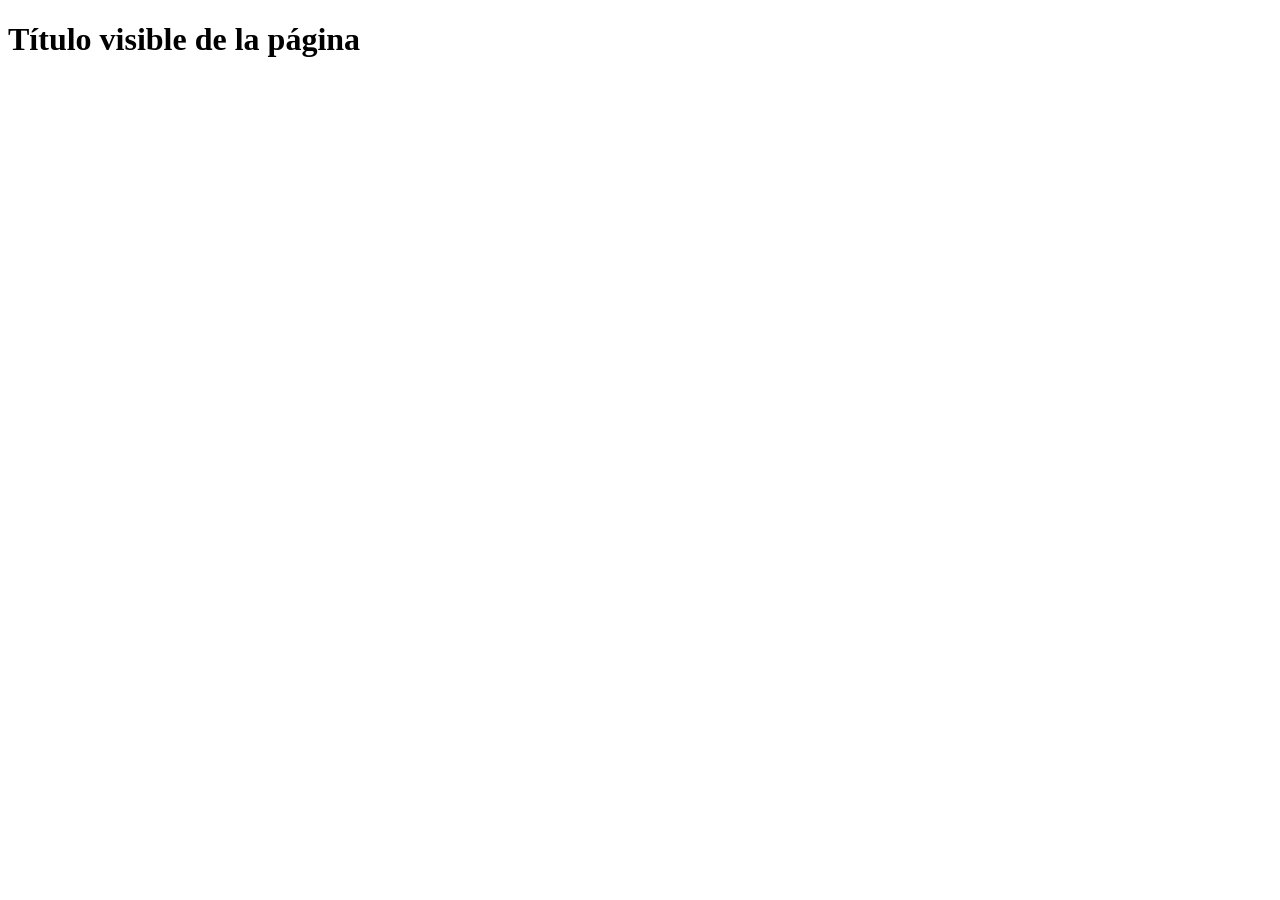
==== index.html @ b335df38 "Initial commit" ====
<!DOCTYPE html>
<html lang="es">
<head>
  <meta charset="UTF-8">
  <meta name="viewport" content="width=device-width, initial-scale=1.0">

  <!-- Cambie el título: es el texto de la pestaña del navegador
       y el que aparece en los resultados de búsqueda. -->
  <title>Título de la página</title>
  <meta name="description" content="Resumen del sitio en una sola línea.">

  <!-- La hoja de estilos se trabaja a partir de la sesión 3. -->
  <link rel="stylesheet" href="css/estilos.css">
</head>
<body>

  <!-- Un solo h1 por página. Aquí va su nombre o el título del sitio. -->
  <h1>Título visible de la página</h1>

  <!-- El contenido de la sesión 1 se escribe a partir de aquí:
       párrafos, encabezados h2, listas, enlaces e imágenes.
       Las imágenes van en la carpeta img y se llaman así:
       <img src="img/perfil.jpg" alt="Descripción de la imagen"> -->

  <!-- El JavaScript se trabaja a partir de la sesión 4. -->
  <script src="js/scripts.js"></script>
</body>
</html>
---- css/estilos.css ----
/* Hoja de estilos del proyecto.
   Se empieza a trabajar en la sesión 3.
   Las reglas se escriben debajo de este comentario. */
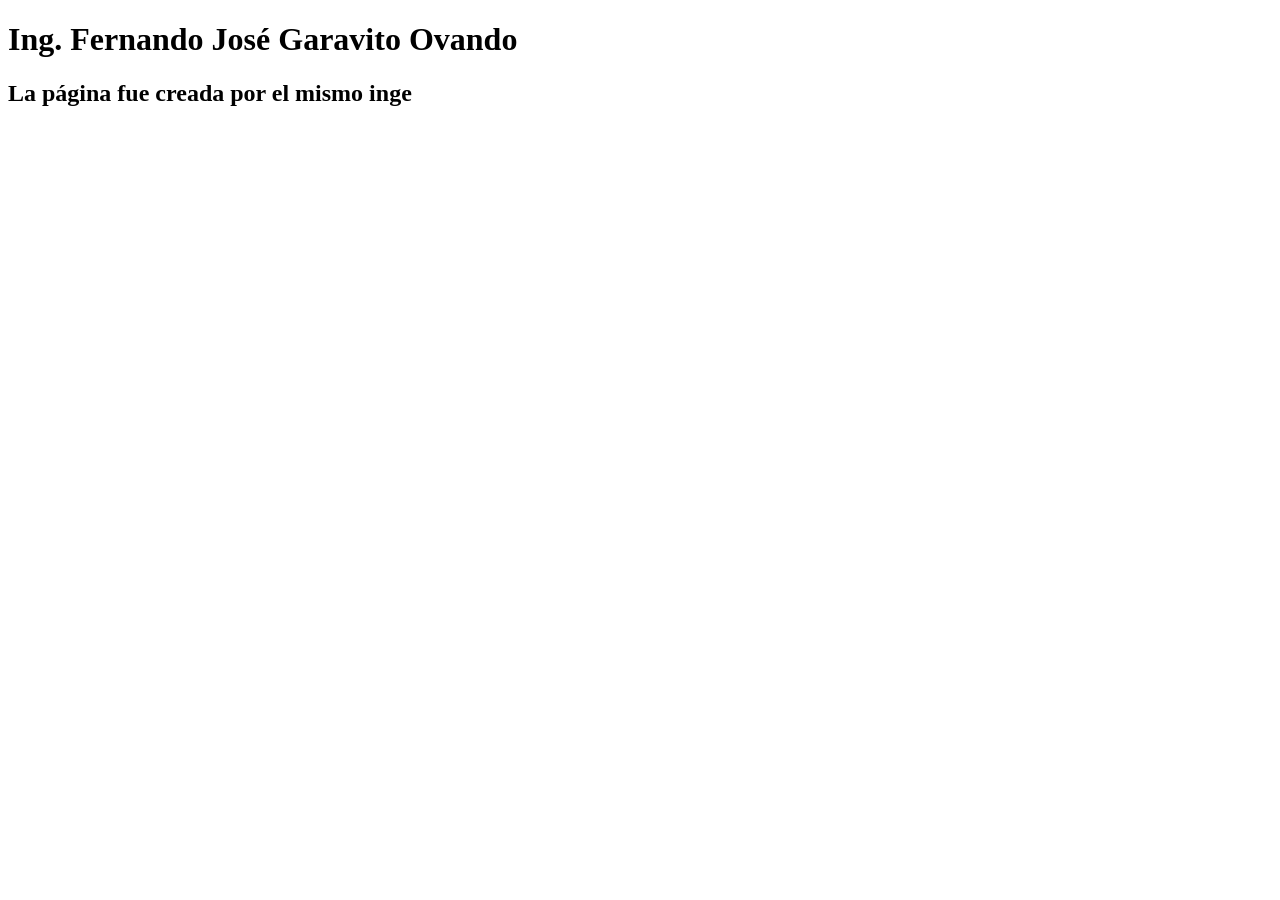
==== commit 36b28ca5: "Primera Versión Se modificaron los textos de la pagina y se le agregó una etiqueta h2" ====
--- a/index.html
+++ b/index.html
@@ -6,7 +6,7 @@
 
   <!-- Cambie el título: es el texto de la pestaña del navegador
        y el que aparece en los resultados de búsqueda. -->
-  <title>Título de la página</title>
+  <title>Curso Web Profesional</title>
   <meta name="description" content="Resumen del sitio en una sola línea.">
 
   <!-- La hoja de estilos se trabaja a partir de la sesión 3. -->
@@ -15,7 +15,8 @@
 <body>
 
   <!-- Un solo h1 por página. Aquí va su nombre o el título del sitio. -->
-  <h1>Título visible de la página</h1>
+  <h1>Ing. Fernando José Garavito Ovando</h1>
+  <h2>La página fue creada por el mismo inge</h2>
 
   <!-- El contenido de la sesión 1 se escribe a partir de aquí:
        párrafos, encabezados h2, listas, enlaces e imágenes.
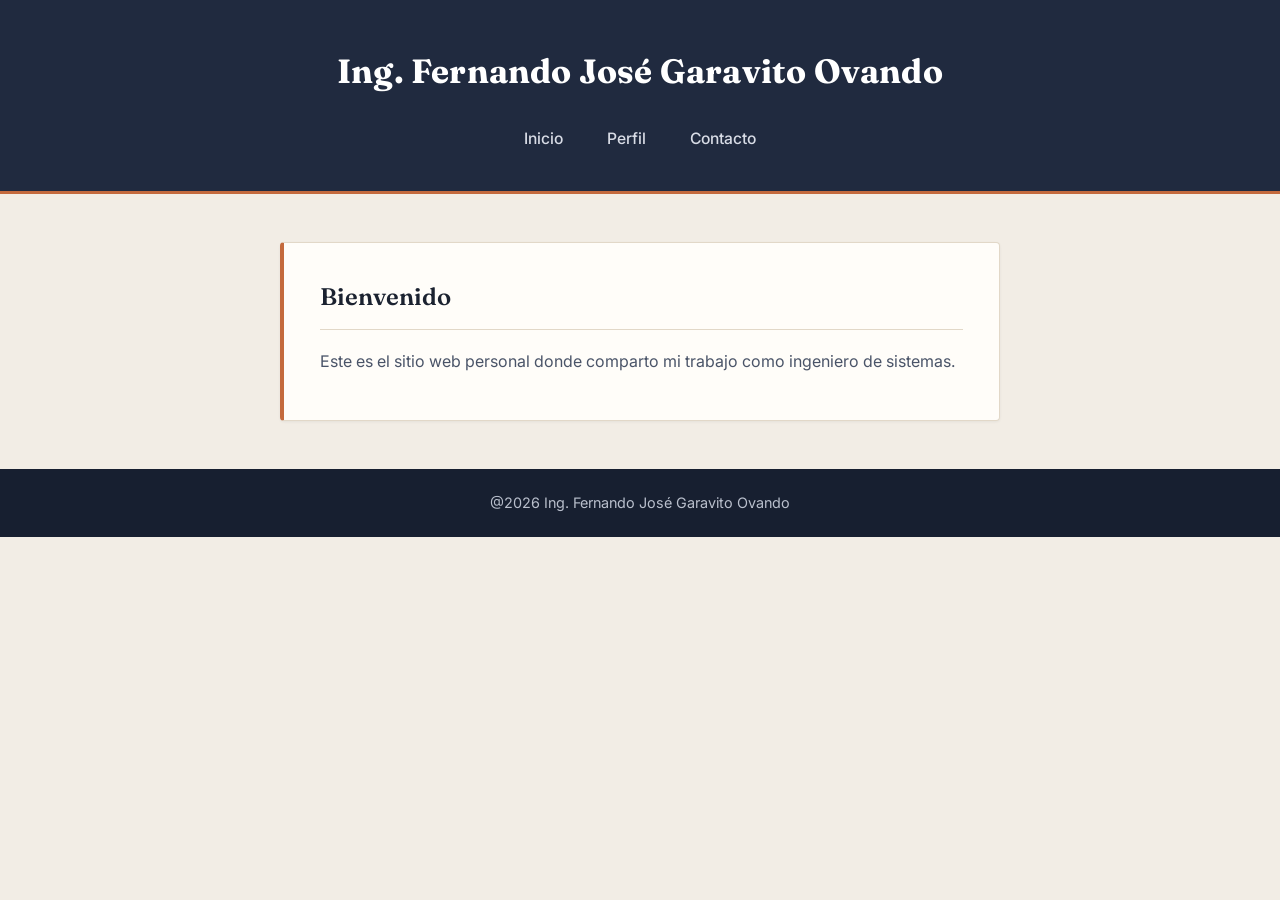
==== commit 2fde2782: "estilos" ====
--- a/index.html
+++ b/index.html
@@ -3,27 +3,28 @@
 <head>
   <meta charset="UTF-8">
   <meta name="viewport" content="width=device-width, initial-scale=1.0">
-
-  <!-- Cambie el título: es el texto de la pestaña del navegador
-       y el que aparece en los resultados de búsqueda. -->
   <title>Curso Web Profesional</title>
   <meta name="description" content="Resumen del sitio en una sola línea.">
-
-  <!-- La hoja de estilos se trabaja a partir de la sesión 3. -->
   <link rel="stylesheet" href="css/estilos.css">
 </head>
 <body>
-
-  <!-- Un solo h1 por página. Aquí va su nombre o el título del sitio. -->
-  <h1>Ing. Fernando José Garavito Ovando</h1>
-  <h2>La página fue creada por el mismo inge</h2>
-
-  <!-- El contenido de la sesión 1 se escribe a partir de aquí:
-       párrafos, encabezados h2, listas, enlaces e imágenes.
-       Las imágenes van en la carpeta img y se llaman así:
-       <img src="img/perfil.jpg" alt="Descripción de la imagen"> -->
-
-  <!-- El JavaScript se trabaja a partir de la sesión 4. -->
+  <header>
+    <h1>Ing. Fernando José Garavito Ovando</h1>
+    <nav>
+      <a href="index.html">Inicio</a>
+      <a href="perfil.html">Perfil</a>
+      <a href="contacto.html">Contacto</a>
+    </nav>
+  </header>
+  <main>
+    <section>
+      <h2>Bienvenido</h2>
+      <p>Este es el sitio web personal donde comparto mi trabajo como ingeniero de sistemas.</p>
+    </section>
+  </main>
+  <footer>
+    <p>@2026 Ing. Fernando José Garavito Ovando</p>
+  </footer>
   <script src="js/scripts.js"></script>
 </body>
-</html>
+</html>
--- a/css/estilos.css
+++ b/css/estilos.css
@@ -1,3 +1,210 @@
-/* Hoja de estilos del proyecto.
-   Se empieza a trabajar en la sesión 3.
-   Las reglas se escriben debajo de este comentario. */
+/* =====================================================
+   Sitio personal — Ing. Fernando José Garavito Ovando
+   Paleta: pizarra/índigo + cobre, tipografía Fraunces + Inter
+   ===================================================== */
+
+@import url('https://fonts.googleapis.com/css2?family=Fraunces:opsz,wght@9..144,500;9..144,600;9..144,700&family=Inter:wght@400;500;600&display=swap');
+
+:root {
+  --tinta:        #1b2230;
+  --tinta-suave:  #4a5468;
+  --pizarra:      #202a3f;
+  --pizarra-osc:  #171f30;
+  --cobre:        #c46a3d;
+  --cobre-osc:    #a8552d;
+  --fondo:        #f2ede5;
+  --superficie:   #fffdf9;
+  --borde:        #e2d8c8;
+}
+
+* {
+  margin: 0;
+  padding: 0;
+  box-sizing: border-box;
+}
+
+body {
+  font-family: "Inter", "Segoe UI", sans-serif;
+  background-color: var(--fondo);
+  color: var(--tinta);
+  line-height: 1.65;
+}
+
+h1, h2, h3 {
+  font-family: "Fraunces", "Georgia", serif;
+  font-weight: 600;
+  color: var(--tinta);
+}
+
+/* ===== Header ===== */
+header {
+  background-color: var(--pizarra);
+  color: #f2ede5;
+  padding: 44px 20px 30px;
+  text-align: center;
+  border-bottom: 3px solid var(--cobre);
+}
+
+header h1 {
+  color: #ffffff;
+  font-size: 2.1rem;
+  font-weight: 700;
+  letter-spacing: 0.2px;
+  margin-bottom: 18px;
+}
+
+/* ===== Navegación ===== */
+nav {
+  display: flex;
+  justify-content: center;
+  gap: 6px;
+  flex-wrap: wrap;
+}
+
+nav a {
+  color: #d8dce6;
+  text-decoration: none;
+  font-family: "Inter", sans-serif;
+  font-size: 0.98rem;
+  font-weight: 500;
+  padding: 8px 18px;
+  border-radius: 999px;
+  border: 1px solid transparent;
+  transition: all 0.2s ease;
+}
+
+nav a:hover,
+nav a:focus-visible {
+  color: #ffffff;
+  border-color: var(--cobre);
+  background-color: rgba(196, 106, 61, 0.18);
+}
+
+/* ===== Main / Contenido ===== */
+main {
+  max-width: 760px;
+  margin: 48px auto;
+  padding: 0 20px;
+}
+
+section {
+  background-color: var(--superficie);
+  border: 1px solid var(--borde);
+  border-radius: 4px;
+  border-left: 4px solid var(--cobre);
+  padding: 34px 36px;
+  margin-bottom: 28px;
+  box-shadow: 0 1px 3px rgba(23, 31, 48, 0.06);
+}
+
+section h2 {
+  font-size: 1.5rem;
+  margin-bottom: 18px;
+  padding-bottom: 12px;
+  border-bottom: 1px solid var(--borde);
+}
+
+section p {
+  color: var(--tinta-suave);
+  margin-bottom: 12px;
+  max-width: 65ch;
+}
+
+section ul {
+  color: var(--tinta-suave);
+  margin: 10px 0 10px 22px;
+}
+
+section ul li {
+  margin-bottom: 6px;
+}
+
+/* ===== Formularios ===== */
+form {
+  display: flex;
+  flex-direction: column;
+  gap: 18px;
+  max-width: 440px;
+}
+
+form label {
+  display: block;
+  font-family: "Inter", sans-serif;
+  font-weight: 600;
+  font-size: 0.92rem;
+  color: var(--pizarra);
+  margin-bottom: 6px;
+}
+
+form input,
+form textarea {
+  width: 100%;
+  padding: 11px 13px;
+  border: 1px solid var(--borde);
+  border-radius: 6px;
+  background-color: #fffdf9;
+  font-family: inherit;
+  font-size: 1rem;
+  color: var(--tinta);
+}
+
+form textarea {
+  resize: vertical;
+  min-height: 110px;
+}
+
+form input:focus,
+form textarea:focus {
+  outline: none;
+  border-color: var(--cobre);
+  box-shadow: 0 0 0 3px rgba(196, 106, 61, 0.15);
+}
+
+form input::placeholder,
+form textarea::placeholder {
+  color: #a9a196;
+}
+
+button {
+  align-self: flex-start;
+  background-color: var(--cobre);
+  color: #ffffff;
+  border: none;
+  padding: 12px 26px;
+  border-radius: 6px;
+  font-family: "Inter", sans-serif;
+  font-size: 1rem;
+  font-weight: 600;
+  cursor: pointer;
+  transition: background-color 0.2s ease;
+}
+
+button:hover,
+button:focus-visible {
+  background-color: var(--cobre-osc);
+}
+
+/* ===== Footer ===== */
+footer {
+  background-color: var(--pizarra-osc);
+  color: #b9bfcc;
+  text-align: center;
+  padding: 22px;
+  font-size: 0.9rem;
+}
+
+/* ===== Accesibilidad y responsive ===== */
+a:focus-visible,
+button:focus-visible {
+  outline: 2px solid var(--cobre);
+  outline-offset: 2px;
+}
+
+@media (max-width: 480px) {
+  header h1 { font-size: 1.6rem; }
+  section { padding: 24px 20px; }
+}
+
+@media (prefers-reduced-motion: reduce) {
+  * { transition: none !important; }
+}
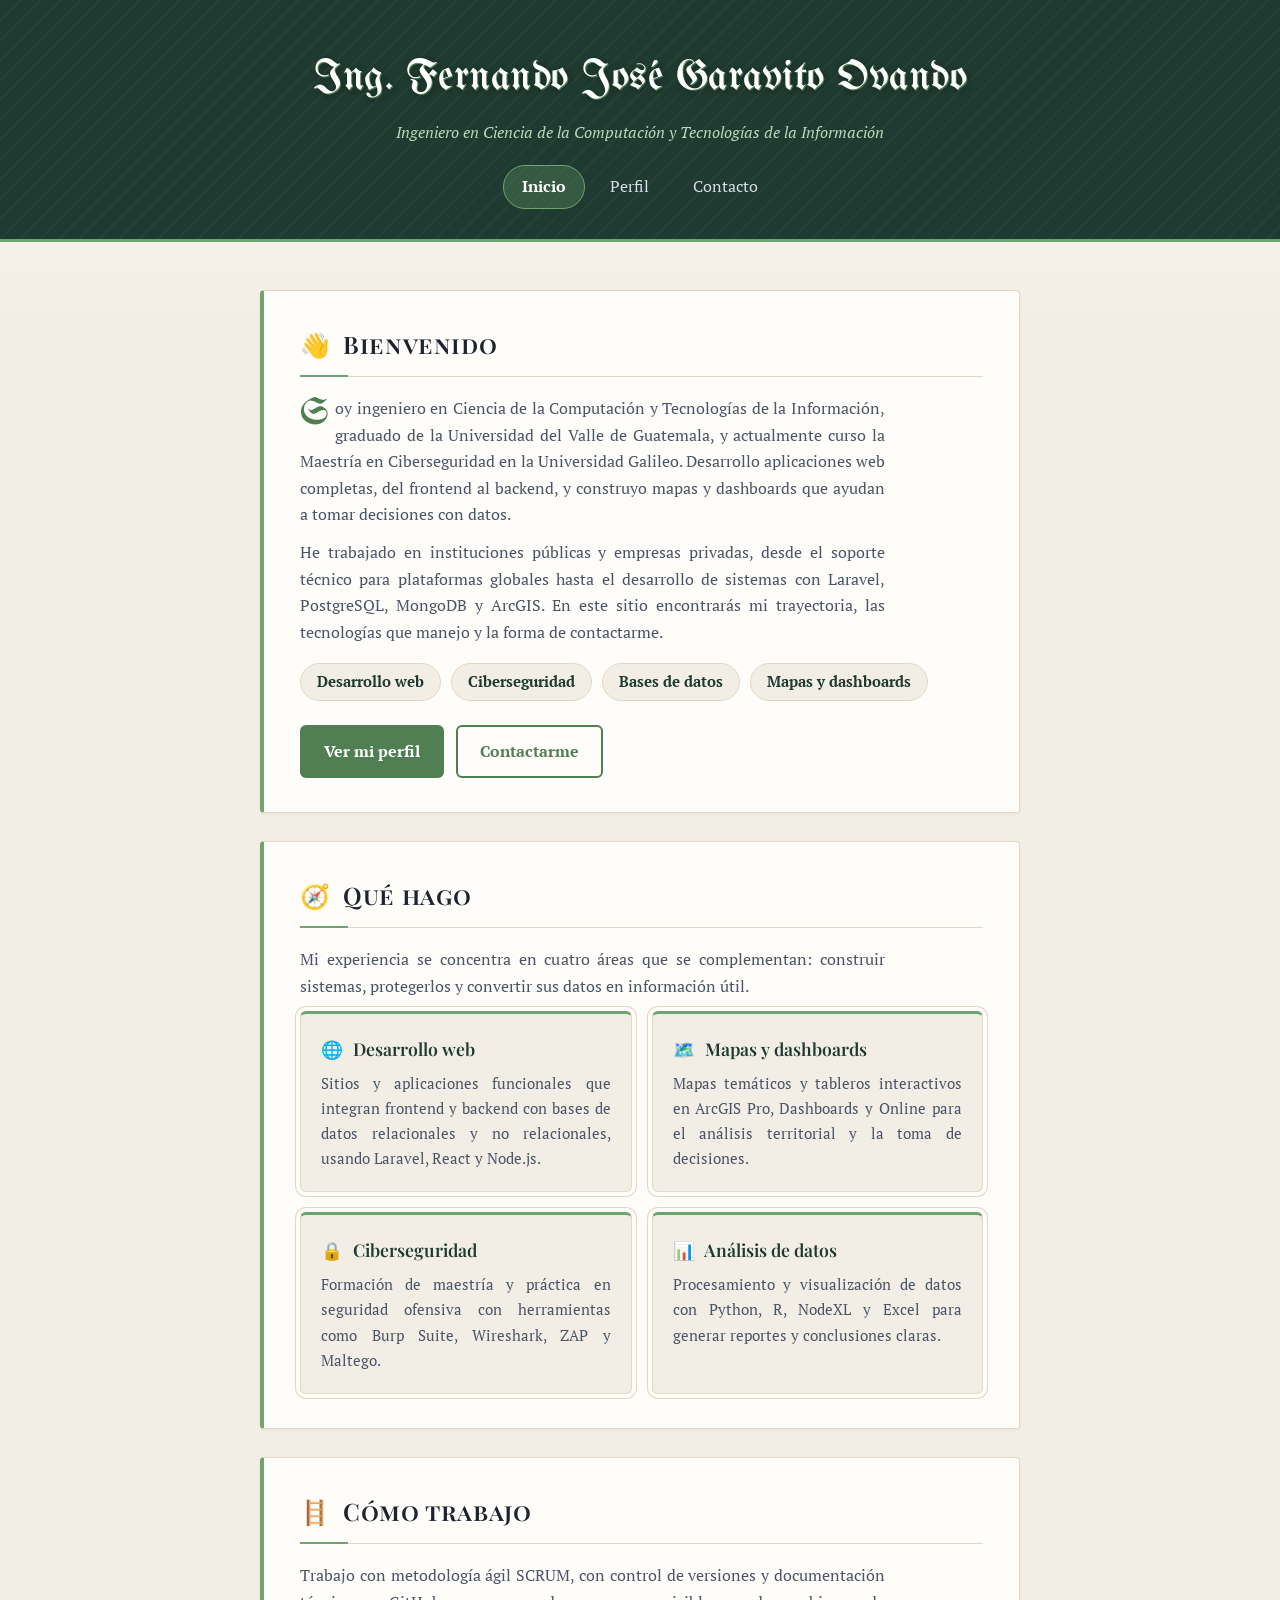
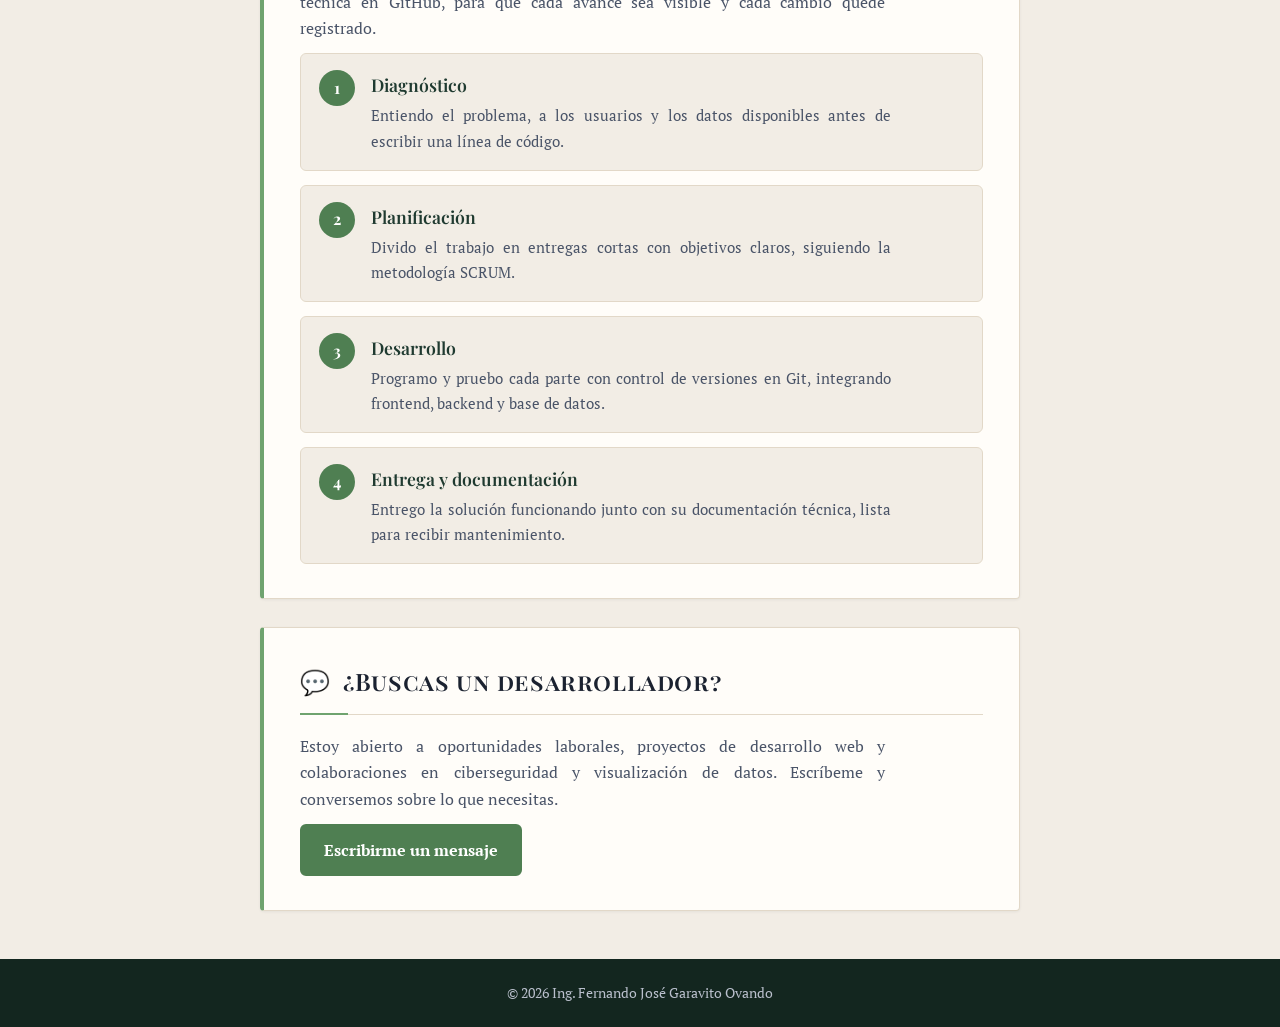
==== commit 03ed875f: "Correo y estilos" ====
--- a/index.html
+++ b/index.html
@@ -3,27 +3,99 @@
 <head>
   <meta charset="UTF-8">
   <meta name="viewport" content="width=device-width, initial-scale=1.0">
-  <title>Curso Web Profesional</title>
-  <meta name="description" content="Resumen del sitio en una sola línea.">
+  <title>Inicio | Fernando Garavito – Ingeniero en Ciencia de la Computación</title>
+  <meta name="description" content="Sitio personal de Fernando José Garavito Ovando, ingeniero en Ciencia de la Computación y TI: desarrollo web full stack, ciberseguridad, bases de datos y dashboards con ArcGIS.">
+  <link rel="preconnect" href="https://fonts.googleapis.com">
+  <link rel="preconnect" href="https://fonts.gstatic.com" crossorigin>
+  <link rel="stylesheet" href="https://fonts.googleapis.com/css2?family=Playfair+Display:wght@500;600;700&family=PT+Serif:wght@400;700&family=UnifrakturMaguntia&display=swap">
   <link rel="stylesheet" href="css/estilos.css">
+  <script>document.documentElement.classList.add('js');</script>
 </head>
 <body>
   <header>
     <h1>Ing. Fernando José Garavito Ovando</h1>
+    <p class="subtitulo">Ingeniero en Ciencia de la Computación y Tecnologías de la Información</p>
     <nav>
-      <a href="index.html">Inicio</a>
+      <a href="index.html" aria-current="page">Inicio</a>
       <a href="perfil.html">Perfil</a>
       <a href="contacto.html">Contacto</a>
     </nav>
   </header>
+
   <main>
     <section>
-      <h2>Bienvenido</h2>
-      <p>Este es el sitio web personal donde comparto mi trabajo como ingeniero de sistemas.</p>
+      <h2><span class="emoji saludo" aria-hidden="true">👋</span> Bienvenido</h2>
+      <p class="intro">Soy ingeniero en Ciencia de la Computación y Tecnologías de la Información, graduado de la Universidad del Valle de Guatemala, y actualmente curso la Maestría en Ciberseguridad en la Universidad Galileo. Desarrollo aplicaciones web completas, del frontend al backend, y construyo mapas y dashboards que ayudan a tomar decisiones con datos.</p>
+      <p>He trabajado en instituciones públicas y empresas privadas, desde el soporte técnico para plataformas globales hasta el desarrollo de sistemas con Laravel, PostgreSQL, MongoDB y ArcGIS. En este sitio encontrarás mi trayectoria, las tecnologías que manejo y la forma de contactarme.</p>
+      <ul class="chips">
+        <li>Desarrollo web</li>
+        <li>Ciberseguridad</li>
+        <li>Bases de datos</li>
+        <li>Mapas y dashboards</li>
+      </ul>
+      <div class="acciones">
+        <a class="boton" href="perfil.html">Ver mi perfil</a>
+        <a class="boton boton-secundario" href="contacto.html">Contactarme</a>
+      </div>
+    </section>
+
+    <section>
+      <h2><span class="emoji" aria-hidden="true">🧭</span> Qué hago</h2>
+      <p>Mi experiencia se concentra en cuatro áreas que se complementan: construir sistemas, protegerlos y convertir sus datos en información útil.</p>
+      <div class="rejilla">
+        <div class="tarjeta">
+          <h3><span class="emoji" aria-hidden="true">🌐</span> Desarrollo web</h3>
+          <p>Sitios y aplicaciones funcionales que integran frontend y backend con bases de datos relacionales y no relacionales, usando Laravel, React y Node.js.</p>
+        </div>
+        <div class="tarjeta">
+          <h3><span class="emoji" aria-hidden="true">🗺️</span> Mapas y dashboards</h3>
+          <p>Mapas temáticos y tableros interactivos en ArcGIS Pro, Dashboards y Online para el análisis territorial y la toma de decisiones.</p>
+        </div>
+        <div class="tarjeta">
+          <h3><span class="emoji" aria-hidden="true">🔒</span> Ciberseguridad</h3>
+          <p>Formación de maestría y práctica en seguridad ofensiva con herramientas como Burp Suite, Wireshark, ZAP y Maltego.</p>
+        </div>
+        <div class="tarjeta">
+          <h3><span class="emoji" aria-hidden="true">📊</span> Análisis de datos</h3>
+          <p>Procesamiento y visualización de datos con Python, R, NodeXL y Excel para generar reportes y conclusiones claras.</p>
+        </div>
+      </div>
+    </section>
+
+    <section>
+      <h2><span class="emoji" aria-hidden="true">🪜</span> Cómo trabajo</h2>
+      <p>Trabajo con metodología ágil SCRUM, con control de versiones y documentación técnica en GitHub, para que cada avance sea visible y cada cambio quede registrado.</p>
+      <ol class="pasos">
+        <li class="paso">
+          <h3>Diagnóstico</h3>
+          <p>Entiendo el problema, a los usuarios y los datos disponibles antes de escribir una línea de código.</p>
+        </li>
+        <li class="paso">
+          <h3>Planificación</h3>
+          <p>Divido el trabajo en entregas cortas con objetivos claros, siguiendo la metodología SCRUM.</p>
+        </li>
+        <li class="paso">
+          <h3>Desarrollo</h3>
+          <p>Programo y pruebo cada parte con control de versiones en Git, integrando frontend, backend y base de datos.</p>
+        </li>
+        <li class="paso">
+          <h3>Entrega y documentación</h3>
+          <p>Entrego la solución funcionando junto con su documentación técnica, lista para recibir mantenimiento.</p>
+        </li>
+      </ol>
+    </section>
+
+    <section>
+      <h2><span class="emoji" aria-hidden="true">💬</span> ¿Buscas un desarrollador?</h2>
+      <p>Estoy abierto a oportunidades laborales, proyectos de desarrollo web y colaboraciones en ciberseguridad y visualización de datos. Escríbeme y conversemos sobre lo que necesitas.</p>
+      <div class="acciones">
+        <a class="boton" href="contacto.html">Escribirme un mensaje</a>
+      </div>
     </section>
   </main>
+
   <footer>
-    <p>@2026 Ing. Fernando José Garavito Ovando</p>
+    <p>&copy; <span id="anio">2026</span> Ing. Fernando José Garavito Ovando</p>
   </footer>
   <script src="js/scripts.js"></script>
 </body>
--- a/css/estilos.css
+++ b/css/estilos.css
@@ -1,20 +1,26 @@
 /* =====================================================
    Sitio personal — Ing. Fernando José Garavito Ovando
-   Paleta: pizarra/índigo + cobre, tipografía Fraunces + Inter
+   Paleta: verde oscuro + verde claro, tipografía Playfair Display + PT Serif
+   (acento gótico UnifrakturMaguntia en el nombre y la letra capital)
+   Las fuentes se cargan con <link> en el <head> de cada página.
+
+   Nota técnica: las animaciones de entrada usan las propiedades
+   "translate" y "scale", y los efectos de hover usan "transform".
+   Así no se pisan entre sí y el hover siempre funciona.
    ===================================================== */
-
-@import url('https://fonts.googleapis.com/css2?family=Fraunces:opsz,wght@9..144,500;9..144,600;9..144,700&family=Inter:wght@400;500;600&display=swap');
 
 :root {
   --tinta:        #1b2230;
   --tinta-suave:  #4a5468;
-  --pizarra:      #202a3f;
-  --pizarra-osc:  #171f30;
-  --cobre:        #c46a3d;
-  --cobre-osc:    #a8552d;
+  --pizarra:      #1f3a30;
+  --pizarra-osc:  #13261f;
+  --cobre:        #6fa36f;
+  --cobre-osc:    #4f7f52;
   --fondo:        #f2ede5;
   --superficie:   #fffdf9;
   --borde:        #e2d8c8;
+  --verde-suave:  #e8f0e4;
+  --sombra-hover: 0 12px 24px rgba(23, 31, 48, 0.14);
 }
 
 * {
@@ -23,22 +29,71 @@
   box-sizing: border-box;
 }
 
+html { scroll-behavior: smooth; }
+
 body {
-  font-family: "Inter", "Segoe UI", sans-serif;
+  font-family: "PT Serif", "Georgia", serif;
   background-color: var(--fondo);
+  background-image: linear-gradient(180deg, var(--superficie) 0%, var(--fondo) 320px);
   color: var(--tinta);
   line-height: 1.65;
 }
 
 h1, h2, h3 {
-  font-family: "Fraunces", "Georgia", serif;
+  font-family: "Playfair Display", "Georgia", serif;
   font-weight: 600;
   color: var(--tinta);
+}
+
+/* ===== Keyframes ===== */
+@keyframes entrar {
+  from { opacity: 0; translate: 0 16px; }
+  to   { opacity: 1; translate: 0 0; }
+}
+
+@keyframes entrar-lado {
+  from { opacity: 0; translate: -18px 0; }
+  to   { opacity: 1; translate: 0 0; }
+}
+
+@keyframes pop {
+  0%   { opacity: 0; scale: 0.6; }
+  100% { opacity: 1; scale: 1; }
+}
+
+@keyframes caer {
+  from { opacity: 0; translate: 0 -24px; letter-spacing: 4px; }
+  to   { opacity: 1; translate: 0 0; letter-spacing: 0.5px; }
+}
+
+@keyframes saludar {
+  0%, 60%, 100% { rotate: 0deg; }
+  10%, 30%      { rotate: 16deg; }
+  20%, 40%      { rotate: -10deg; }
+}
+
+@keyframes rebote {
+  0%, 100% { translate: 0 0; scale: 1; }
+  30%      { translate: 0 -8px; scale: 1.2; }
+  60%      { translate: 0 0; scale: 0.95; }
+}
+
+@keyframes abrir {
+  from { opacity: 0; translate: 0 -8px; }
+  to   { opacity: 1; translate: 0 0; }
 }
 
 /* ===== Header ===== */
 header {
   background-color: var(--pizarra);
+  background-image: repeating-linear-gradient(
+    135deg,
+    rgba(255, 255, 255, 0.03) 0px,
+    rgba(255, 255, 255, 0.03) 2px,
+    transparent 2px,
+    transparent 14px
+  );
+  background-size: 200% 200%;
   color: #f2ede5;
   padding: 44px 20px 30px;
   text-align: center;
@@ -47,10 +102,28 @@
 
 header h1 {
   color: #ffffff;
-  font-size: 2.1rem;
-  font-weight: 700;
-  letter-spacing: 0.2px;
-  margin-bottom: 18px;
+  font-family: "UnifrakturMaguntia", cursive;
+  font-size: 2.6rem;
+  font-weight: 400;
+  letter-spacing: 0.5px;
+  margin-bottom: 6px;
+  text-shadow: 1px 1px 0 var(--cobre-osc), 2px 2px 6px rgba(0, 0, 0, 0.35);
+  animation: caer 0.9s ease both;
+  transition: transform 0.3s ease, text-shadow 0.3s ease;
+}
+
+header h1:hover {
+  transform: scale(1.03);
+  text-shadow: 1px 1px 0 var(--cobre-osc), 0 0 18px rgba(111, 163, 111, 0.6);
+}
+
+/* Subtítulo profesional bajo el nombre */
+.subtitulo {
+  color: #bcd6bc;
+  font-size: 1rem;
+  font-style: italic;
+  margin-bottom: 20px;
+  animation: entrar 0.6s ease 0.25s both;
 }
 
 /* ===== Navegación ===== */
@@ -62,27 +135,62 @@
 }
 
 nav a {
+  position: relative;
   color: #d8dce6;
   text-decoration: none;
-  font-family: "Inter", sans-serif;
   font-size: 0.98rem;
-  font-weight: 500;
   padding: 8px 18px;
   border-radius: 999px;
   border: 1px solid transparent;
-  transition: all 0.2s ease;
+  transition: color 0.2s ease, background-color 0.2s ease, border-color 0.2s ease, transform 0.2s ease;
+  animation: entrar 0.5s ease both;
+}
+nav a:nth-child(1) { animation-delay: 0.35s; }
+nav a:nth-child(2) { animation-delay: 0.5s; }
+nav a:nth-child(3) { animation-delay: 0.65s; }
+
+/* Línea que crece debajo del enlace */
+nav a::after {
+  content: "";
+  position: absolute;
+  left: 50%;
+  right: 50%;
+  bottom: 4px;
+  height: 2px;
+  background-color: var(--cobre);
+  transition: left 0.25s ease, right 0.25s ease;
 }
 
 nav a:hover,
 nav a:focus-visible {
   color: #ffffff;
   border-color: var(--cobre);
-  background-color: rgba(196, 106, 61, 0.18);
-}
-
-/* ===== Main / Contenido ===== */
+  background-color: rgba(111, 163, 111, 0.22);
+  transform: translateY(-3px);
+}
+
+nav a:hover::after,
+nav a:focus-visible::after {
+  left: 18px;
+  right: 18px;
+}
+
+nav a[aria-current="page"] {
+  color: #ffffff;
+  font-weight: 700;
+  background-color: rgba(111, 163, 111, 0.3);
+  border-color: var(--cobre);
+}
+
+/* ===== Evitar que el texto se salga de su caja ===== */
+main, section, .tarjeta, .linea-tiempo li, .faq, .lista li {
+  min-width: 0;
+  overflow-wrap: break-word;   /* solo parte algo si de verdad no cabe (p. ej. un correo muy largo) */
+}
+
+/* ===== Main / Secciones ===== */
 main {
-  max-width: 760px;
+  max-width: 800px;
   margin: 48px auto;
   padding: 0 20px;
 }
@@ -95,49 +203,516 @@
   padding: 34px 36px;
   margin-bottom: 28px;
   box-shadow: 0 1px 3px rgba(23, 31, 48, 0.06);
-}
-
+  transition: opacity 0.7s ease, translate 0.7s ease,
+              transform 0.3s ease, box-shadow 0.3s ease, border-color 0.3s ease;
+}
+
+/* La sección se levanta al pasar el cursor */
+section:hover {
+  transform: translateY(-5px);
+  box-shadow: var(--sombra-hover);
+  border-left-color: var(--cobre-osc);
+}
+
+/* Aparición al hacer scroll (solo con JavaScript) */
+.js main section {
+  opacity: 0;
+  translate: 0 28px;
+}
+.js main section.visible {
+  opacity: 1;
+  translate: 0 0;
+}
+
+/* Título con línea que se llena al pasar el cursor por la sección */
 section h2 {
+  position: relative;
   font-size: 1.5rem;
+  font-variant: small-caps;
+  letter-spacing: 0.6px;
   margin-bottom: 18px;
   padding-bottom: 12px;
   border-bottom: 1px solid var(--borde);
+}
+
+section h2::after {
+  content: "";
+  position: absolute;
+  left: 0;
+  bottom: -1px;
+  width: 48px;
+  height: 2px;
+  background-color: var(--cobre);
+  transition: width 0.45s ease;
+}
+
+section:hover h2::after {
+  width: 100%;
+}
+
+.emoji {
+  display: inline-block;
+  margin-right: 6px;
+  font-variant: normal;
+  transition: transform 0.3s ease;
+}
+
+section:hover h2 .emoji {
+  transform: scale(1.2) rotate(-10deg);
+}
+
+.saludo {
+  transform-origin: 70% 70%;
+  animation: saludar 2.4s ease-in-out 1s 3;
+}
+
+section h3 {
+  font-size: 1.1rem;
+  color: var(--pizarra);
+  margin-bottom: 8px;
 }
 
 section p {
   color: var(--tinta-suave);
   margin-bottom: 12px;
   max-width: 65ch;
-}
-
-section ul {
+  text-align: justify;
+  hyphens: none;          /* nunca cortar palabras al final de la línea */
+  -webkit-hyphens: none;
+  overflow-wrap: break-word;   /* solo actúa si una palabra no cabe en la línea */
+  word-break: normal;
+}
+
+section a {
+  color: var(--cobre-osc);
+  text-underline-offset: 3px;
+  transition: color 0.2s ease;
+}
+
+section a:hover { color: var(--pizarra); }
+
+.intro::first-letter {
+  font-family: "UnifrakturMaguntia", cursive;
+  font-size: 2.4rem;
+  color: var(--cobre-osc);
+  float: left;
+  line-height: 0.8;
+  padding-right: 6px;
+  padding-top: 4px;
+}
+
+/* ===== Chips ===== */
+.chips {
+  list-style: none;
+  display: flex;
+  flex-wrap: wrap;
+  gap: 10px;
+  margin: 18px 0 24px;
+}
+
+.chips li {
+  background-color: var(--fondo);
+  border: 1px solid var(--borde);
+  border-radius: 999px;
+  padding: 6px 16px;
+  color: var(--pizarra);
+  font-weight: 700;
+  font-size: 0.92rem;
+  cursor: default;
+  transition: transform 0.2s ease, border-color 0.2s ease, background-color 0.2s ease, box-shadow 0.2s ease;
+}
+
+.chips li:hover {
+  transform: translateY(-4px) scale(1.05);
+  border-color: var(--cobre);
+  background-color: var(--verde-suave);
+  box-shadow: 0 6px 12px rgba(31, 58, 48, 0.12);
+}
+
+.chips-sm { margin: 12px 0 0; gap: 6px; }
+.chips-sm li { padding: 2px 10px; font-size: 0.78rem; }
+
+.js section > .chips li { opacity: 0; }
+.js section.visible > .chips li { animation: pop 0.45s cubic-bezier(0.34, 1.56, 0.64, 1) forwards; }
+.js section.visible > .chips li:nth-child(1) { animation-delay: 0.3s; }
+.js section.visible > .chips li:nth-child(2) { animation-delay: 0.42s; }
+.js section.visible > .chips li:nth-child(3) { animation-delay: 0.54s; }
+.js section.visible > .chips li:nth-child(4) { animation-delay: 0.66s; }
+
+/* ===== Botones enlace ===== */
+.acciones {
+  display: flex;
+  flex-wrap: wrap;
+  gap: 12px;
+  margin-top: 8px;
+}
+
+.boton {
+  display: inline-block;
+  background-color: var(--cobre-osc);
+  color: #ffffff;
+  text-decoration: none;
+  padding: 11px 22px;
+  border: 2px solid var(--cobre-osc);
+  border-radius: 6px;
+  font-weight: 700;
+  transition: background-color 0.2s ease, border-color 0.2s ease, transform 0.2s ease, box-shadow 0.2s ease;
+}
+
+.boton-secundario {
+  background-color: transparent;
+  color: var(--cobre-osc);
+}
+
+.boton:hover,
+.boton:focus-visible {
+  background-color: var(--pizarra);
+  border-color: var(--pizarra);
+  color: #ffffff;
+  transform: translateY(-3px);
+  box-shadow: 0 8px 16px rgba(31, 58, 48, 0.25);
+}
+
+.boton:active { transform: translateY(0) scale(0.97); }
+
+/* ===== Rejilla de tarjetas ===== */
+.rejilla {
+  display: grid;
+  grid-template-columns: repeat(auto-fit, minmax(240px, 1fr));
+  gap: 20px;
+  margin-top: 8px;
+}
+
+.tarjeta {
+  background-color: var(--fondo);
+  border: 1px solid var(--borde);
+  border-top: 3px solid var(--cobre);
+  border-radius: 6px;
+  padding: 20px;
+  box-shadow: 0 0 0 4px var(--superficie), 0 0 0 5px var(--borde);
+  transition: transform 0.25s ease, box-shadow 0.25s ease, background-color 0.25s ease, border-color 0.25s ease;
+}
+
+.tarjeta:hover {
+  transform: translateY(-8px) rotate(-0.6deg);
+  background-color: var(--superficie);
+  border-top-color: var(--cobre-osc);
+  box-shadow: 0 0 0 4px var(--superficie), 0 0 0 5px var(--cobre), 0 14px 22px rgba(23, 31, 48, 0.16);
+}
+
+.tarjeta:nth-child(even):hover {
+  transform: translateY(-8px) rotate(0.6deg);
+}
+
+.tarjeta:hover .emoji {
+  animation: rebote 0.7s ease;
+}
+
+.tarjeta p {
+  font-size: 0.95rem;
+  margin-bottom: 0;
+}
+
+.js .rejilla > * { opacity: 0; }
+.js section.visible .rejilla > * { animation: entrar 0.5s ease forwards; }
+.js section.visible .rejilla > *:nth-child(1) { animation-delay: 0.15s; }
+.js section.visible .rejilla > *:nth-child(2) { animation-delay: 0.28s; }
+.js section.visible .rejilla > *:nth-child(3) { animation-delay: 0.41s; }
+.js section.visible .rejilla > *:nth-child(4) { animation-delay: 0.54s; }
+.js section.visible .rejilla > *:nth-child(5) { animation-delay: 0.67s; }
+.js section.visible .rejilla > *:nth-child(6) { animation-delay: 0.8s; }
+
+/* ===== Pasos (Cómo trabajo) ===== */
+.pasos {
+  list-style: none;
+  counter-reset: paso;
+  display: grid;
+  gap: 14px;
+  margin-top: 8px;
+}
+
+.paso {
+  counter-increment: paso;
+  position: relative;
+  background-color: var(--fondo);
+  border: 1px solid var(--borde);
+  border-radius: 6px;
+  padding: 16px 18px 16px 70px;
+  transition: transform 0.25s ease, box-shadow 0.25s ease, border-color 0.25s ease, background-color 0.25s ease;
+}
+
+.paso::before {
+  content: counter(paso);
+  position: absolute;
+  left: 18px;
+  top: 16px;
+  width: 36px;
+  height: 36px;
+  border-radius: 50%;
+  display: grid;
+  place-items: center;
+  background-color: var(--cobre-osc);
+  color: #ffffff;
+  font-family: "Playfair Display", serif;
+  font-weight: 700;
+  transition: transform 0.3s ease, background-color 0.3s ease;
+}
+
+.paso:hover {
+  transform: translateY(-4px) translateX(4px);
+  background-color: var(--superficie);
+  border-color: var(--cobre);
+  box-shadow: var(--sombra-hover);
+}
+
+.paso:hover::before {
+  transform: rotate(360deg) scale(1.1);
+  background-color: var(--pizarra);
+}
+
+.paso h3 { margin-bottom: 4px; }
+.paso p { margin-bottom: 0; font-size: 0.95rem; }
+
+.js .pasos .paso { opacity: 0; }
+.js section.visible .pasos .paso { animation: entrar-lado 0.5s ease forwards; }
+.js section.visible .pasos .paso:nth-child(1) { animation-delay: 0.15s; }
+.js section.visible .pasos .paso:nth-child(2) { animation-delay: 0.3s; }
+.js section.visible .pasos .paso:nth-child(3) { animation-delay: 0.45s; }
+.js section.visible .pasos .paso:nth-child(4) { animation-delay: 0.6s; }
+
+/* ===== Línea de tiempo (experiencia) ===== */
+.linea-tiempo {
+  list-style: none;
+  position: relative;
+  margin: 8px 0 0 8px;
+  padding-left: 26px;
+  border-left: 2px solid var(--borde);
+}
+
+.linea-tiempo li {
+  position: relative;
+  padding: 14px 18px;
+  margin-bottom: 14px;
+  border: 1px solid transparent;
+  border-radius: 6px;
+  transition: transform 0.25s ease, box-shadow 0.25s ease, background-color 0.25s ease, border-color 0.25s ease;
+}
+
+/* Punto sobre la línea */
+.linea-tiempo li::before {
+  content: "";
+  position: absolute;
+  left: -34px;
+  top: 20px;
+  width: 12px;
+  height: 12px;
+  border-radius: 50%;
+  background-color: var(--superficie);
+  border: 3px solid var(--cobre);
+  transition: transform 0.25s ease, background-color 0.25s ease;
+}
+
+.linea-tiempo li:hover {
+  transform: translateY(-4px) translateX(4px);
+  background-color: var(--fondo);
+  border-color: var(--borde);
+  box-shadow: var(--sombra-hover);
+}
+
+.linea-tiempo li:hover::before {
+  transform: scale(1.4);
+  background-color: var(--cobre-osc);
+}
+
+.linea-tiempo h3 { margin-bottom: 2px; }
+.linea-tiempo p { margin-bottom: 4px; font-size: 0.95rem; }
+.linea-tiempo .meta { color: var(--cobre-osc); font-size: 0.9rem; text-align: left; }
+.linea-tiempo .meta strong { color: var(--pizarra); }
+
+.js section > .linea-tiempo li { opacity: 0; }
+.js section.visible > .linea-tiempo li { animation: entrar-lado 0.5s ease forwards; }
+.js section.visible > .linea-tiempo li:nth-child(1) { animation-delay: 0.2s; }
+.js section.visible > .linea-tiempo li:nth-child(2) { animation-delay: 0.35s; }
+.js section.visible > .linea-tiempo li:nth-child(3) { animation-delay: 0.5s; }
+
+/* Lista sencilla dentro de tarjetas */
+.lista-simple {
+  list-style: none;
   color: var(--tinta-suave);
-  margin: 10px 0 10px 22px;
-}
-
-section ul li {
-  margin-bottom: 6px;
-}
+  font-size: 0.95rem;
+}
+
+.lista-simple li {
+  padding: 4px 0 4px 16px;
+  position: relative;
+  transition: transform 0.2s ease, color 0.2s ease;
+}
+
+.lista-simple li::before {
+  content: "";
+  position: absolute;
+  left: 0;
+  top: 0.85em;
+  width: 6px;
+  height: 6px;
+  border-radius: 50%;
+  background-color: var(--cobre);
+}
+
+.lista-simple li:hover {
+  transform: translateX(4px);
+  color: var(--pizarra);
+}
+
+/* ===== Lista de servicios ===== */
+.lista {
+  list-style: none;
+  margin: 10px 0;
+}
+
+.lista li {
+  color: var(--tinta-suave);
+  margin-bottom: 8px;
+  padding: 10px 14px;
+  border-left: 3px solid transparent;
+  border-radius: 4px;
+  transition: background-color 0.2s ease, transform 0.2s ease, border-color 0.2s ease, box-shadow 0.2s ease;
+}
+
+.lista li strong { color: var(--pizarra); }
+
+.lista li:hover {
+  background-color: var(--fondo);
+  border-left-color: var(--cobre);
+  transform: translateX(6px) translateY(-2px);
+  box-shadow: 0 4px 10px rgba(23, 31, 48, 0.08);
+}
+
+.js section > .lista li { opacity: 0; }
+.js section.visible > .lista li { animation: entrar-lado 0.45s ease forwards; }
+.js section.visible > .lista li:nth-child(1) { animation-delay: 0.25s; }
+.js section.visible > .lista li:nth-child(2) { animation-delay: 0.38s; }
+.js section.visible > .lista li:nth-child(3) { animation-delay: 0.51s; }
+
+/* ===== Texto expandible ===== */
+.texto-expandible {
+  position: relative;
+  max-height: 4.6em;
+  overflow: hidden;
+  transition: max-height 0.45s ease;
+}
+
+.texto-expandible.expandido { max-height: 1200px; }
+
+.texto-expandible:not(.expandido)::after {
+  content: "";
+  position: absolute;
+  bottom: 0;
+  left: 0;
+  right: 0;
+  height: 2.2em;
+  background: linear-gradient(to bottom, rgba(255, 253, 249, 0), var(--superficie));
+  pointer-events: none;
+}
+
+/* ===== Bloque oculto ===== */
+.bloque-oculto {
+  max-height: 0;
+  opacity: 0;
+  overflow: hidden;
+  margin-top: 0;
+  transition: max-height 0.45s ease, opacity 0.3s ease, margin-top 0.3s ease;
+}
+
+.bloque-oculto.mostrado {
+  max-height: 1400px;
+  opacity: 1;
+  margin-top: 14px;
+}
+
+.bloque-oculto.mostrado li { animation: entrar-lado 0.4s ease both; }
+.bloque-oculto.mostrado li:nth-child(1) { animation-delay: 0.05s; }
+.bloque-oculto.mostrado li:nth-child(2) { animation-delay: 0.15s; }
+.bloque-oculto.mostrado li:nth-child(3) { animation-delay: 0.25s; }
+.bloque-oculto.mostrado li:nth-child(4) { animation-delay: 0.35s; }
+
+/* ===== Preguntas frecuentes ===== */
+.faq {
+  background-color: var(--fondo);
+  border: 1px solid var(--borde);
+  border-radius: 6px;
+  margin-bottom: 12px;
+  transition: transform 0.25s ease, box-shadow 0.25s ease, border-color 0.25s ease, background-color 0.25s ease;
+}
+
+.faq:hover {
+  transform: translateY(-3px);
+  border-color: var(--cobre);
+  background-color: var(--superficie);
+  box-shadow: 0 8px 16px rgba(23, 31, 48, 0.1);
+}
+
+.faq summary {
+  list-style: none;
+  cursor: pointer;
+  padding: 14px 44px 14px 18px;
+  position: relative;
+  font-weight: 700;
+  color: var(--pizarra);
+}
+
+.faq summary::-webkit-details-marker { display: none; }
+
+/* Flecha que gira al abrir */
+.faq summary::after {
+  content: "";
+  position: absolute;
+  right: 20px;
+  top: 50%;
+  width: 8px;
+  height: 8px;
+  border-right: 2px solid var(--cobre-osc);
+  border-bottom: 2px solid var(--cobre-osc);
+  transform: translateY(-70%) rotate(45deg);
+  transition: transform 0.3s ease;
+}
+
+.faq[open] summary::after {
+  transform: translateY(-30%) rotate(-135deg);
+}
+
+.faq p {
+  padding: 0 18px 14px;
+  margin: 0;
+}
+
+.faq[open] p { animation: abrir 0.35s ease; }
 
 /* ===== Formularios ===== */
 form {
   display: flex;
   flex-direction: column;
   gap: 18px;
-  max-width: 440px;
+  max-width: 480px;
 }
 
 form label {
   display: block;
-  font-family: "Inter", sans-serif;
-  font-weight: 600;
+  font-weight: 700;
   font-size: 0.92rem;
   color: var(--pizarra);
   margin-bottom: 6px;
+  transition: color 0.2s ease, transform 0.2s ease;
+}
+
+.campo:focus-within label {
+  color: var(--cobre-osc);
+  transform: translateX(4px);
 }
 
 form input,
-form textarea {
+form textarea,
+form select {
   width: 100%;
   padding: 11px 13px;
   border: 1px solid var(--borde);
@@ -146,18 +721,29 @@
   font-family: inherit;
   font-size: 1rem;
   color: var(--tinta);
+  transition: border-color 0.2s ease, box-shadow 0.2s ease, transform 0.2s ease;
 }
 
 form textarea {
   resize: vertical;
-  min-height: 110px;
+  min-height: 120px;
+}
+
+form input:hover,
+form textarea:hover,
+form select:hover {
+  border-color: var(--cobre);
+  transform: translateY(-2px);
+  box-shadow: 0 4px 10px rgba(23, 31, 48, 0.08);
 }
 
 form input:focus,
-form textarea:focus {
+form textarea:focus,
+form select:focus {
   outline: none;
   border-color: var(--cobre);
-  box-shadow: 0 0 0 3px rgba(196, 106, 61, 0.15);
+  box-shadow: 0 0 0 3px rgba(111, 163, 111, 0.2), 0 6px 12px rgba(23, 31, 48, 0.08);
+  transform: translateY(-2px);
 }
 
 form input::placeholder,
@@ -165,23 +751,127 @@
   color: #a9a196;
 }
 
+.form-mensaje {
+  display: none;
+  text-align: left;
+  color: var(--pizarra);
+  background-color: var(--verde-suave);
+  border: 1px solid var(--cobre);
+  border-radius: 6px;
+  padding: 12px 14px;
+  margin: 0;
+}
+
+.form-mensaje.error {
+  color: #7a2a1f;
+  background-color: #f8e7e3;
+  border-color: #c9826f;
+}
+
+/* Campo trampa contra spam: invisible para personas */
+.trampa {
+  position: absolute;
+  left: -9999px;
+  width: 1px;
+  height: 1px;
+  opacity: 0;
+}
+
+button:disabled {
+  opacity: 0.7;
+  cursor: wait;
+  transform: none;
+}
+
+.form-mensaje.visible {
+  display: block;
+  animation: pop 0.45s cubic-bezier(0.34, 1.56, 0.64, 1);
+}
+
+/* ===== Botones ===== */
 button {
   align-self: flex-start;
-  background-color: var(--cobre);
+  background-color: var(--cobre-osc);
   color: #ffffff;
   border: none;
   padding: 12px 26px;
   border-radius: 6px;
-  font-family: "Inter", sans-serif;
+  font-family: "PT Serif", serif;
   font-size: 1rem;
-  font-weight: 600;
+  font-weight: 700;
   cursor: pointer;
-  transition: background-color 0.2s ease;
+  transition: background-color 0.2s ease, transform 0.2s ease, box-shadow 0.2s ease;
 }
 
 button:hover,
 button:focus-visible {
-  background-color: var(--cobre-osc);
+  background-color: var(--pizarra);
+  transform: translateY(-3px);
+  box-shadow: 0 8px 16px rgba(31, 58, 48, 0.25);
+}
+
+button:active { transform: translateY(0) scale(0.97); }
+
+/* "Mostrar más": se ve como enlace */
+.btn-expandir,
+.btn-expandir:hover,
+.btn-expandir:focus-visible {
+  background: none;
+  box-shadow: none;
+}
+
+.btn-expandir {
+  display: inline-flex;
+  align-items: center;
+  gap: 8px;
+  margin-top: 12px;
+  padding: 0;
+  color: var(--cobre-osc);
+  font-size: 0.92rem;
+  text-decoration: underline;
+  text-underline-offset: 3px;
+}
+
+.btn-expandir::after {
+  content: "";
+  width: 7px;
+  height: 7px;
+  border-right: 2px solid currentColor;
+  border-bottom: 2px solid currentColor;
+  transform: translateY(-2px) rotate(45deg);
+  transition: transform 0.3s ease;
+}
+
+.btn-expandir[aria-expanded="true"]::after {
+  transform: translateY(2px) rotate(-135deg);
+}
+
+.btn-expandir:hover,
+.btn-expandir:focus-visible {
+  color: var(--pizarra);
+  transform: translateX(4px);
+}
+
+/* Botón flotante "volver arriba" */
+.btn-arriba {
+  position: fixed;
+  right: 20px;
+  bottom: 20px;
+  width: 48px;
+  height: 48px;
+  padding: 0;
+  border-radius: 50%;
+  font-size: 1.3rem;
+  opacity: 0;
+  pointer-events: none;
+  translate: 0 20px;
+  transition: opacity 0.3s ease, translate 0.3s ease, transform 0.2s ease, background-color 0.2s ease;
+}
+
+.btn-arriba.visible {
+  opacity: 1;
+  pointer-events: auto;
+  translate: 0 0;
 }
 
 /* ===== Footer ===== */
@@ -195,7 +885,8 @@
 
 /* ===== Accesibilidad y responsive ===== */
 a:focus-visible,
-button:focus-visible {
+button:focus-visible,
+summary:focus-visible {
   outline: 2px solid var(--cobre);
   outline-offset: 2px;
 }
@@ -203,8 +894,27 @@
 @media (max-width: 480px) {
   header h1 { font-size: 1.6rem; }
   section { padding: 24px 20px; }
+  .paso { padding-left: 62px; }
+}
+
+/* En pantallas táctiles no hay cursor: evitamos que las secciones grandes se muevan */
+@media (hover: none) {
+  section:hover { transform: none; }
 }
 
 @media (prefers-reduced-motion: reduce) {
-  * { transition: none !important; }
+  html { scroll-behavior: auto; }
+  *, *::before, *::after {
+    animation: none !important;
+    transition: none !important;
+  }
+  .js main section,
+  .js section > .chips li,
+  .js section > .lista li,
+  .js .rejilla > *,
+  .js .pasos .paso,
+  .js section > .linea-tiempo li {
+    opacity: 1;
+    translate: none;
+  }
 }
